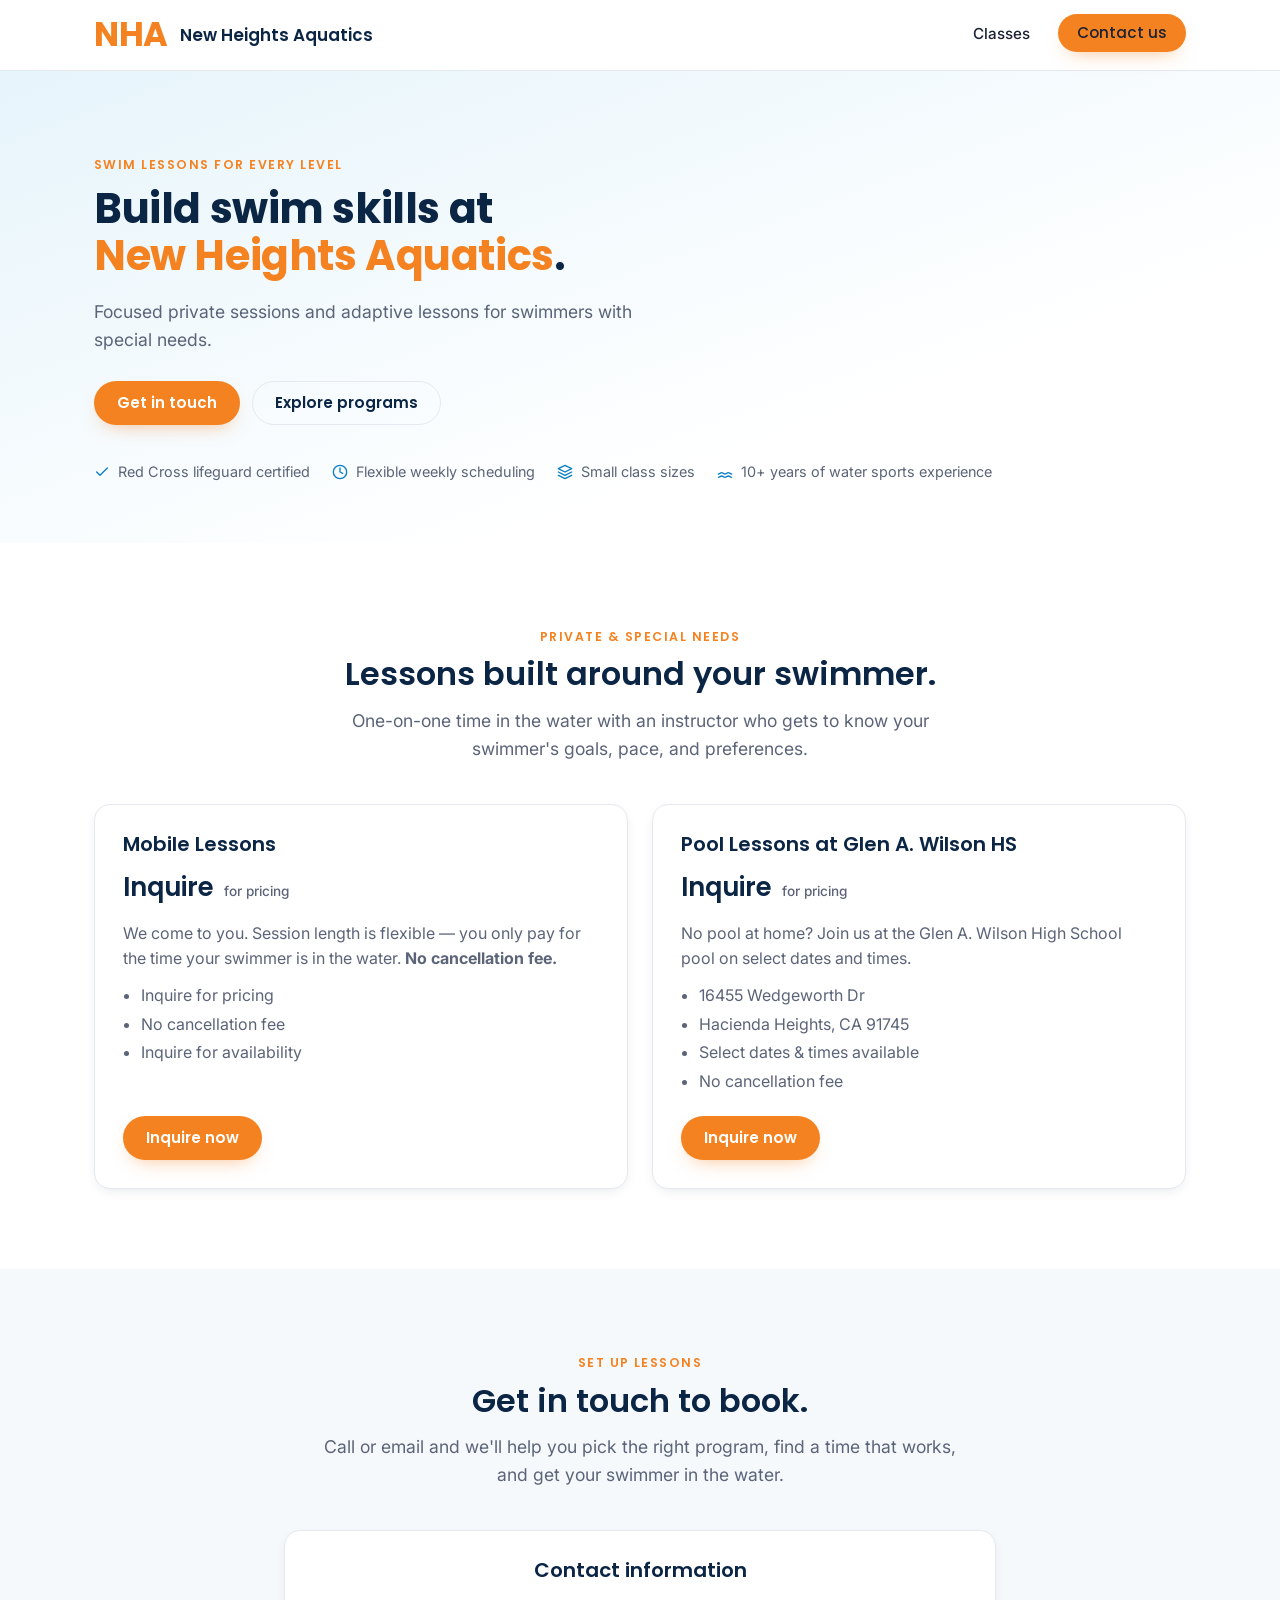
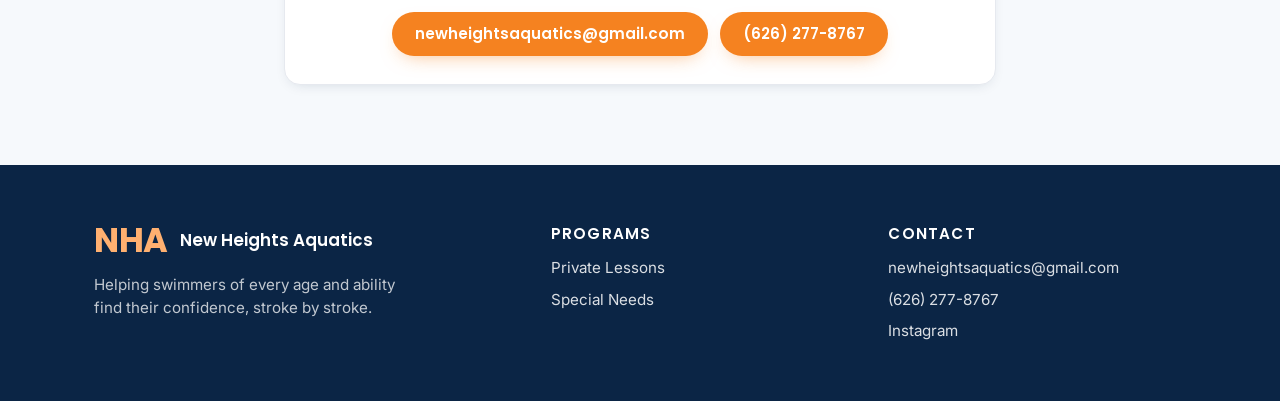
==== site/index.html @ b0ab4b5d "Updated files" ====
<!doctype html>
<html lang="en">
<head>
  <meta charset="utf-8" />
  <meta name="viewport" content="width=device-width, initial-scale=1" />
  <title>New Heights Aquatics — Swim Lessons</title>
  <meta name="description" content="Private and special needs swim lessons at New Heights Aquatics. Confidence and safety in the water, for every age and ability." />
  <link rel="preconnect" href="https://fonts.googleapis.com" />
  <link rel="preconnect" href="https://fonts.gstatic.com" crossorigin />
  <link href="https://fonts.googleapis.com/css2?family=Poppins:wght@500;600;700&family=Inter:wght@400;500;600&display=swap" rel="stylesheet" />
  <link rel="stylesheet" href="styles.css" />
</head>
<body>

  <!-- NAV -->
  <header class="nav">
    <div class="container nav-inner">
      <a class="brand" href="#top" aria-label="New Heights Aquatics home">
        <span class="logo-nh">NHA</span>
        <span class="brand-name">New Heights Aquatics</span>
      </a>
      <ul class="nav-links">
        <li><a href="#private">Classes</a></li>
        <li><a class="btn btn-primary nav-cta" href="#contact">Contact us</a></li>
      </ul>
    </div>
  </header>

  <!-- HERO -->
  <section class="hero" id="top">
    <div class="container hero-grid">
      <div>
        <span class="eyebrow">Swim lessons for every level</span>
        <h1>Build swim skills at<br><span>New Heights Aquatics</span>.</h1>
        <p class="lead">Focused private sessions and adaptive lessons for swimmers with special needs.</p>
        <div class="hero-actions">
          <a class="btn btn-primary" href="#contact">Get in touch</a>
          <a class="btn btn-ghost" href="#private">Explore programs</a>
        </div>
        <div class="hero-meta">
          <span>
            <svg viewBox="0 0 24 24" fill="none" stroke="currentColor" stroke-width="2" stroke-linecap="round" stroke-linejoin="round"><path d="M20 6 9 17l-5-5"/></svg>
            Red Cross lifeguard certified
          </span>
          <span>
            <svg viewBox="0 0 24 24" fill="none" stroke="currentColor" stroke-width="2" stroke-linecap="round" stroke-linejoin="round"><circle cx="12" cy="12" r="10"/><path d="M12 6v6l4 2"/></svg>
            Flexible weekly scheduling
          </span>
          <span>
            <svg viewBox="0 0 24 24" fill="none" stroke="currentColor" stroke-width="2" stroke-linecap="round" stroke-linejoin="round"><path d="M12 2 2 7l10 5 10-5-10-5Z"/><path d="M2 17l10 5 10-5"/><path d="M2 12l10 5 10-5"/></svg>
            Small class sizes
          </span>
          <span>
            <svg viewBox="0 0 24 24" fill="none" stroke="currentColor" stroke-width="2" stroke-linecap="round" stroke-linejoin="round"><path d="M2 15c2 0 3-2 5-2s3 2 5 2 3-2 5-2 3 2 5 2"/><path d="M2 20c2 0 3-2 5-2s3 2 5 2 3-2 5-2 3 2 5 2"/></svg>
            10+ years of water sports experience
          </span>
        </div>
      </div>
    </div>
  </section>

  <!-- PRIVATE & SPECIAL NEEDS -->
  <section class="section" id="private">
    <div class="container">
      <div class="section-head">
        <span class="eyebrow">Private &amp; Special Needs</span>
        <h2>Lessons built around your swimmer.</h2>
        <p class="lead">One-on-one time in the water with an instructor who gets to know your swimmer's goals, pace, and preferences.</p>
      </div>

      <div class="cards">
        <div class="card">
          <h3>Mobile Lessons</h3>
          <div class="price">Inquire <small>for pricing</small></div>
          <p>We come to you. Session length is flexible — you only pay for the time your swimmer is in the water. <strong>No cancellation fee.</strong></p>
          <ul>
            <li>Inquire for pricing</li>
            <li>No cancellation fee</li>
            <li>Inquire for availability</li>
          </ul>
          <a class="btn btn-primary card-cta" href="#contact">Inquire now</a>
        </div>

        <div class="card">
          <h3>Pool Lessons at Glen A. Wilson HS</h3>
          <div class="price">Inquire <small>for pricing</small></div>
          <p>No pool at home? Join us at the Glen A. Wilson High School pool on select dates and times.</p>
          <ul>
            <li>16455 Wedgeworth Dr</li>
            <li>Hacienda Heights, CA 91745</li>
            <li>Select dates &amp; times available</li>
            <li>No cancellation fee</li>
          </ul>
          <a class="btn btn-primary card-cta" href="#contact">Inquire now</a>
        </div>
      </div>
    </div>
  </section>

  <!-- CONTACT -->
  <section class="section section-soft" id="contact">
    <div class="container container-narrow">
      <div class="section-head">
        <span class="eyebrow">Set up lessons</span>
        <h2>Get in touch to book.</h2>
        <p class="lead">Call or email and we'll help you pick the right program, find a time that works, and get your swimmer in the water.</p>
      </div>

      <div class="cards">
        <div class="card card-center">
          <h3>Contact information</h3>
          <div class="contact-actions">
            <a class="btn btn-primary" href="mailto:newheightsaquatics@gmail.com">newheightsaquatics@gmail.com</a>
            <a class="btn btn-primary" href="tel:+16262778767">(626) 277-8767</a>
          </div>
        </div>
      </div>
    </div>
  </section>

  <!-- FOOTER -->
  <footer class="footer">
    <div class="container footer-grid">
      <div>
        <div class="brand">
          <span class="logo-nh">NHA</span>
          <span class="brand-name">New Heights Aquatics</span>
        </div>
        <p class="footer-tag">Helping swimmers of every age and ability find their confidence, stroke by stroke.</p>
      </div>

      <div>
        <h4>Programs</h4>
        <ul>
          <li><a href="#private">Private Lessons</a></li>
          <li><a href="#private">Special Needs</a></li>
        </ul>
      </div>

      <div>
        <h4>Contact</h4>
        <ul>
          <li><a href="mailto:newheightsaquatics@gmail.com">newheightsaquatics@gmail.com</a></li>
          <li><a href="tel:+16262778767">(626) 277-8767</a></li>
          <li><a href="#">Instagram</a></li>
        </ul>
      </div>
    </div>
  </footer>

</body>
</html>
---- site/styles.css ----
/* New Heights Aquatics — single-page styles */

:root {
  --navy: #0b2545;
  --ocean: #0b7fc5;
  --sky: #4fb3df;
  --pool: #e6f4fb;
  --orange: #f58220;
  --orange-light: #ffb070;
  --ink: #1a2233;
  --mute: #5b6478;
  --line: #e6e9ef;
  --bg-soft: #f6f9fc;
  --radius: 16px;
  --shadow: 0 18px 48px -22px rgba(11, 37, 69, 0.35);
  --shadow-sm: 0 4px 14px -6px rgba(11, 37, 69, 0.18);
  --font-head: "Poppins", "Helvetica Neue", Arial, sans-serif;
  --font-body: "Inter", "Helvetica Neue", Arial, sans-serif;
}

/* ---------- Reset / base ---------- */
*, *::before, *::after { box-sizing: border-box; }
html { scroll-behavior: smooth; }

body {
  margin: 0;
  font-family: var(--font-body);
  font-size: 1rem;
  line-height: 1.55;
  color: var(--ink);
  background: #fff;
  -webkit-font-smoothing: antialiased;
}

a { color: var(--ocean); text-decoration: none; }
a:hover { text-decoration: underline; }

h1, h2, h3, h4 {
  font-family: var(--font-head);
  color: var(--navy);
  margin: 0 0 14px;
  line-height: 1.15;
}

h1 { font-size: 2.6rem; font-weight: 700; letter-spacing: -0.01em; }
h1 span { color: var(--orange); }
h2 { font-size: 2rem; font-weight: 600; }
h3 { font-size: 1.25rem; font-weight: 600; }
h4 { font-size: 1rem; font-weight: 600; }

p { margin: 0 0 12px; color: var(--ink); }

ul { margin: 0 0 12px; padding-left: 18px; }
ul li { margin-bottom: 4px; }

.eyebrow {
  display: inline-block;
  font-family: var(--font-head);
  font-weight: 600;
  font-size: 0.78rem;
  letter-spacing: 0.12em;
  text-transform: uppercase;
  color: var(--orange);
  margin-bottom: 10px;
}

.lead {
  font-size: 1.1rem;
  color: var(--mute);
  line-height: 1.6;
}

/* ---------- Layout ---------- */
.container {
  width: 100%;
  max-width: 1140px;
  margin: 0 auto;
  padding: 0 24px;
}
.container-narrow { max-width: 760px; }

.section { padding: 80px 0; }
.section-soft { background: var(--bg-soft); }

.section-head {
  text-align: center;
  margin-bottom: 40px;
}
.section-head .lead { max-width: 640px; margin: 0 auto; }

/* ---------- Buttons ---------- */
.btn {
  display: inline-block;
  font-family: var(--font-head);
  font-weight: 600;
  font-size: 0.95rem;
  padding: 12px 22px;
  border-radius: 999px;
  border: 1px solid transparent;
  cursor: pointer;
  transition: transform 0.12s ease, box-shadow 0.12s ease, background 0.12s ease, color 0.12s ease;
  text-decoration: none;
  line-height: 1.2;
}
.btn:hover { transform: translateY(-1px); text-decoration: none; }

.btn-primary {
  background: var(--orange);
  color: #fff;
  box-shadow: 0 8px 20px -10px rgba(245, 130, 32, 0.6);
}
.btn-primary:hover {
  background: #e87510;
  color: #fff;
  box-shadow: 0 10px 24px -10px rgba(245, 130, 32, 0.7);
}

.btn-ghost {
  background: transparent;
  color: var(--navy);
  border: 1px solid var(--line);
}
.btn-ghost:hover {
  background: var(--bg-soft);
  color: var(--navy);
}

/* ---------- Nav ---------- */
.nav {
  position: sticky;
  top: 0;
  z-index: 30;
  background: rgba(255, 255, 255, 0.92);
  backdrop-filter: saturate(140%) blur(8px);
  border-bottom: 1px solid var(--line);
}
.nav-inner {
  display: flex;
  align-items: center;
  justify-content: space-between;
  padding-top: 14px;
  padding-bottom: 14px;
}

.brand {
  display: inline-flex;
  align-items: center;
  gap: 12px;
  text-decoration: none;
  line-height: 1;
}
.brand:hover { text-decoration: none; }

.logo-nh {
  font-family: var(--font-head);
  font-weight: 700;
  font-size: 2.1rem;
  color: var(--orange);
  letter-spacing: -0.01em;
  line-height: 0.95;
}

.brand-name {
  font-family: var(--font-head);
  font-weight: 600;
  font-size: 1.05rem;
  color: var(--navy);
  white-space: nowrap;
}

.nav-links {
  display: flex;
  gap: 28px;
  align-items: center;
  list-style: none;
  padding: 0;
  margin: 0;
}
.nav-links a {
  color: var(--ink);
  font-weight: 500;
  font-size: 0.95rem;
}
.nav-links a:hover { color: var(--ocean); text-decoration: none; }
.nav-links .nav-cta { padding: 9px 18px; }

@media (max-width: 640px) {
  .brand-name { display: none; }
  .nav-links { gap: 14px; }
  .nav-links a:not(.nav-cta) { display: none; }
}

/* ---------- Hero ---------- */
.hero {
  background: linear-gradient(160deg, var(--pool) 0%, #ffffff 70%);
  padding: 80px 0 60px;
}
.hero h1 { margin-bottom: 18px; }
.hero .lead { max-width: 540px; margin-bottom: 26px; }

.hero-actions {
  display: flex;
  flex-wrap: wrap;
  gap: 12px;
  margin-bottom: 36px;
}

.hero-meta {
  display: flex;
  flex-wrap: wrap;
  gap: 14px 22px;
  font-size: 0.9rem;
  color: var(--mute);
}
.hero-meta span {
  display: inline-flex;
  align-items: center;
  gap: 8px;
}
.hero-meta svg { width: 16px; height: 16px; color: var(--ocean); }

/* ---------- Cards ---------- */
.cards {
  display: grid;
  grid-template-columns: repeat(auto-fit, minmax(260px, 1fr));
  gap: 24px;
}

.card {
  background: #fff;
  border: 1px solid var(--line);
  border-radius: var(--radius);
  padding: 28px;
  box-shadow: var(--shadow-sm);
  display: flex;
  flex-direction: column;
}
.card h3 { margin-bottom: 8px; }
.card p { margin-bottom: 12px; color: var(--mute); }
.card ul { color: var(--mute); margin-bottom: 18px; }
.card .card-cta { margin-top: auto; align-self: flex-start; }

.card-center {
  text-align: center;
  align-items: center;
}
.card-center h3 { margin-bottom: 12px; }

.price {
  font-family: var(--font-head);
  font-weight: 600;
  font-size: 1.6rem;
  color: var(--navy);
  margin: 4px 0 14px;
}
.price small {
  font-family: var(--font-body);
  font-weight: 500;
  font-size: 0.85rem;
  color: var(--mute);
  margin-left: 4px;
}

.contact-actions {
  display: flex;
  flex-wrap: wrap;
  gap: 12px;
  justify-content: center;
  margin-top: 18px;
}

/* ---------- Footer ---------- */
.footer {
  background: var(--navy);
  color: rgba(255, 255, 255, 0.85);
  padding: 60px 0 50px;
}
.footer-grid {
  display: grid;
  grid-template-columns: 1.4fr 1fr 1fr;
  gap: 40px;
  align-items: start;
}
.footer .brand { color: #fff; }
.footer .logo-nh { color: var(--orange-light); }
.footer .brand-name { color: #fff; }

.footer h4 {
  color: #fff;
  font-size: 0.95rem;
  margin-bottom: 14px;
  text-transform: uppercase;
  letter-spacing: 0.08em;
}

.footer ul {
  list-style: none;
  padding: 0;
  margin: 0;
}
.footer li { margin-bottom: 8px; font-size: 0.95rem; }
.footer a { color: rgba(255, 255, 255, 0.85); }
.footer a:hover { color: var(--orange-light); }

.footer-tag {
  margin-top: 14px;
  max-width: 320px;
  color: rgba(255, 255, 255, 0.75);
  font-size: 0.95rem;
}

@media (max-width: 720px) {
  h1 { font-size: 2.1rem; }
  h2 { font-size: 1.6rem; }
  .section { padding: 56px 0; }
  .hero { padding: 56px 0 40px; }
  .footer-grid { grid-template-columns: 1fr; gap: 28px; }
}
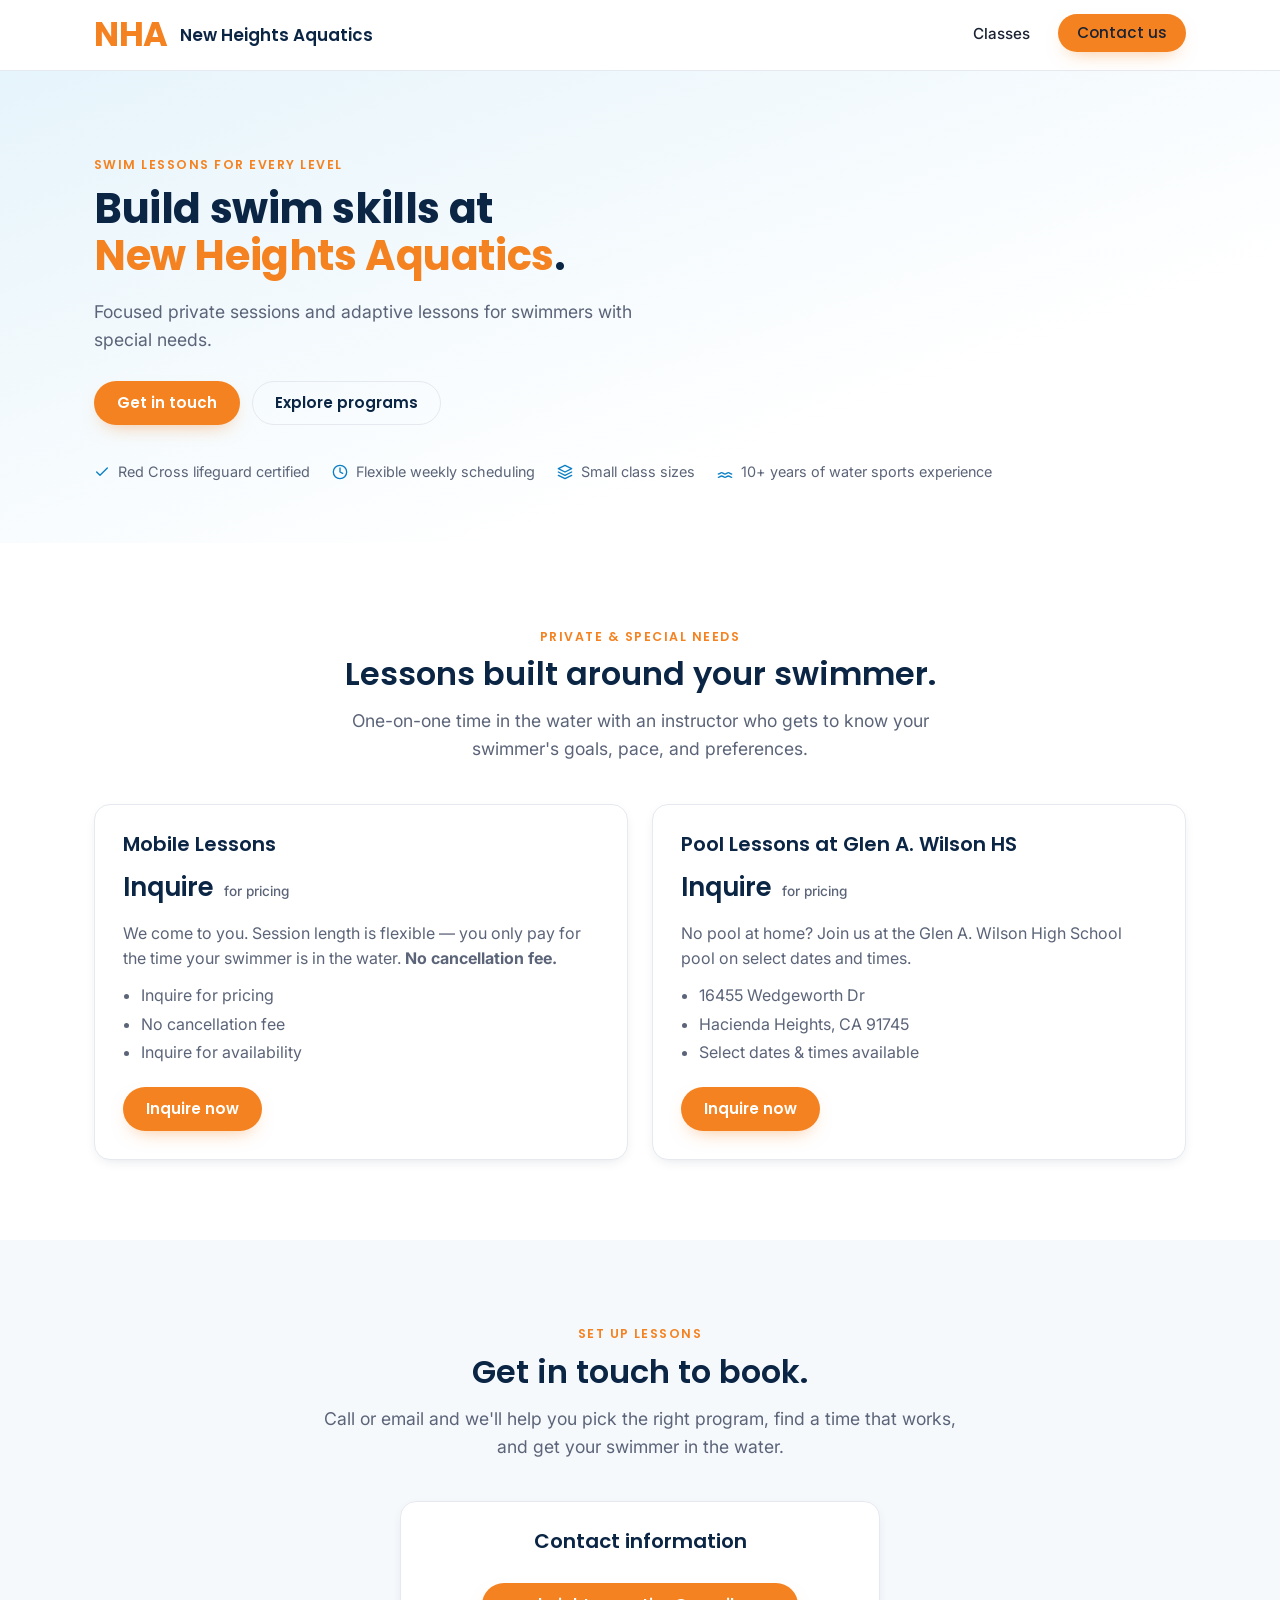
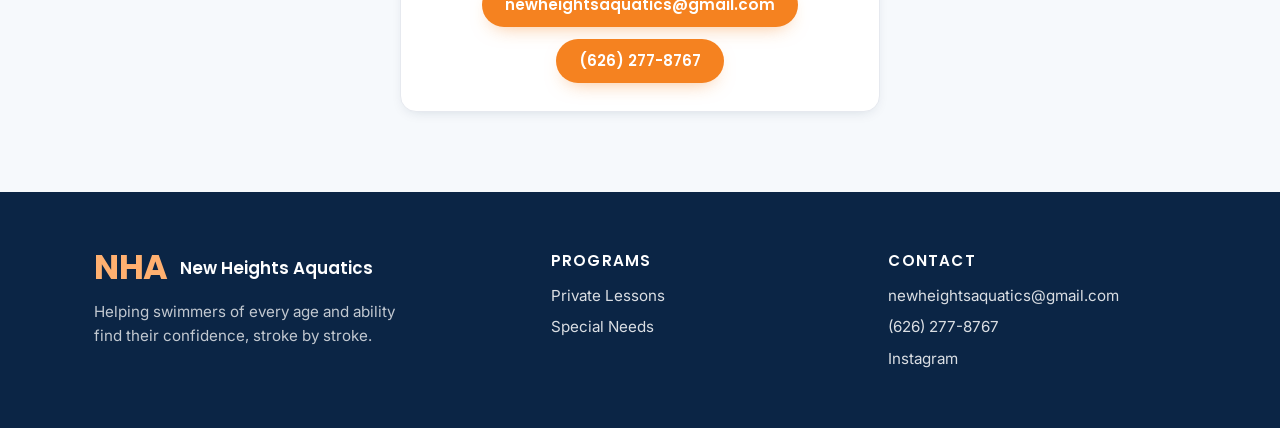
==== commit 808b02c9: "describe your update" ====
--- a/site/index.html
+++ b/site/index.html
@@ -89,7 +89,6 @@
             <li>16455 Wedgeworth Dr</li>
             <li>Hacienda Heights, CA 91745</li>
             <li>Select dates &amp; times available</li>
-            <li>No cancellation fee</li>
           </ul>
           <a class="btn btn-primary card-cta" href="#contact">Inquire now</a>
         </div>
--- a/site/styles.css
+++ b/site/styles.css
@@ -243,6 +243,8 @@
 .card-center {
   text-align: center;
   align-items: center;
+  max-width: 480px;
+  margin: 0 auto;
 }
 .card-center h3 { margin-bottom: 12px; }
 
